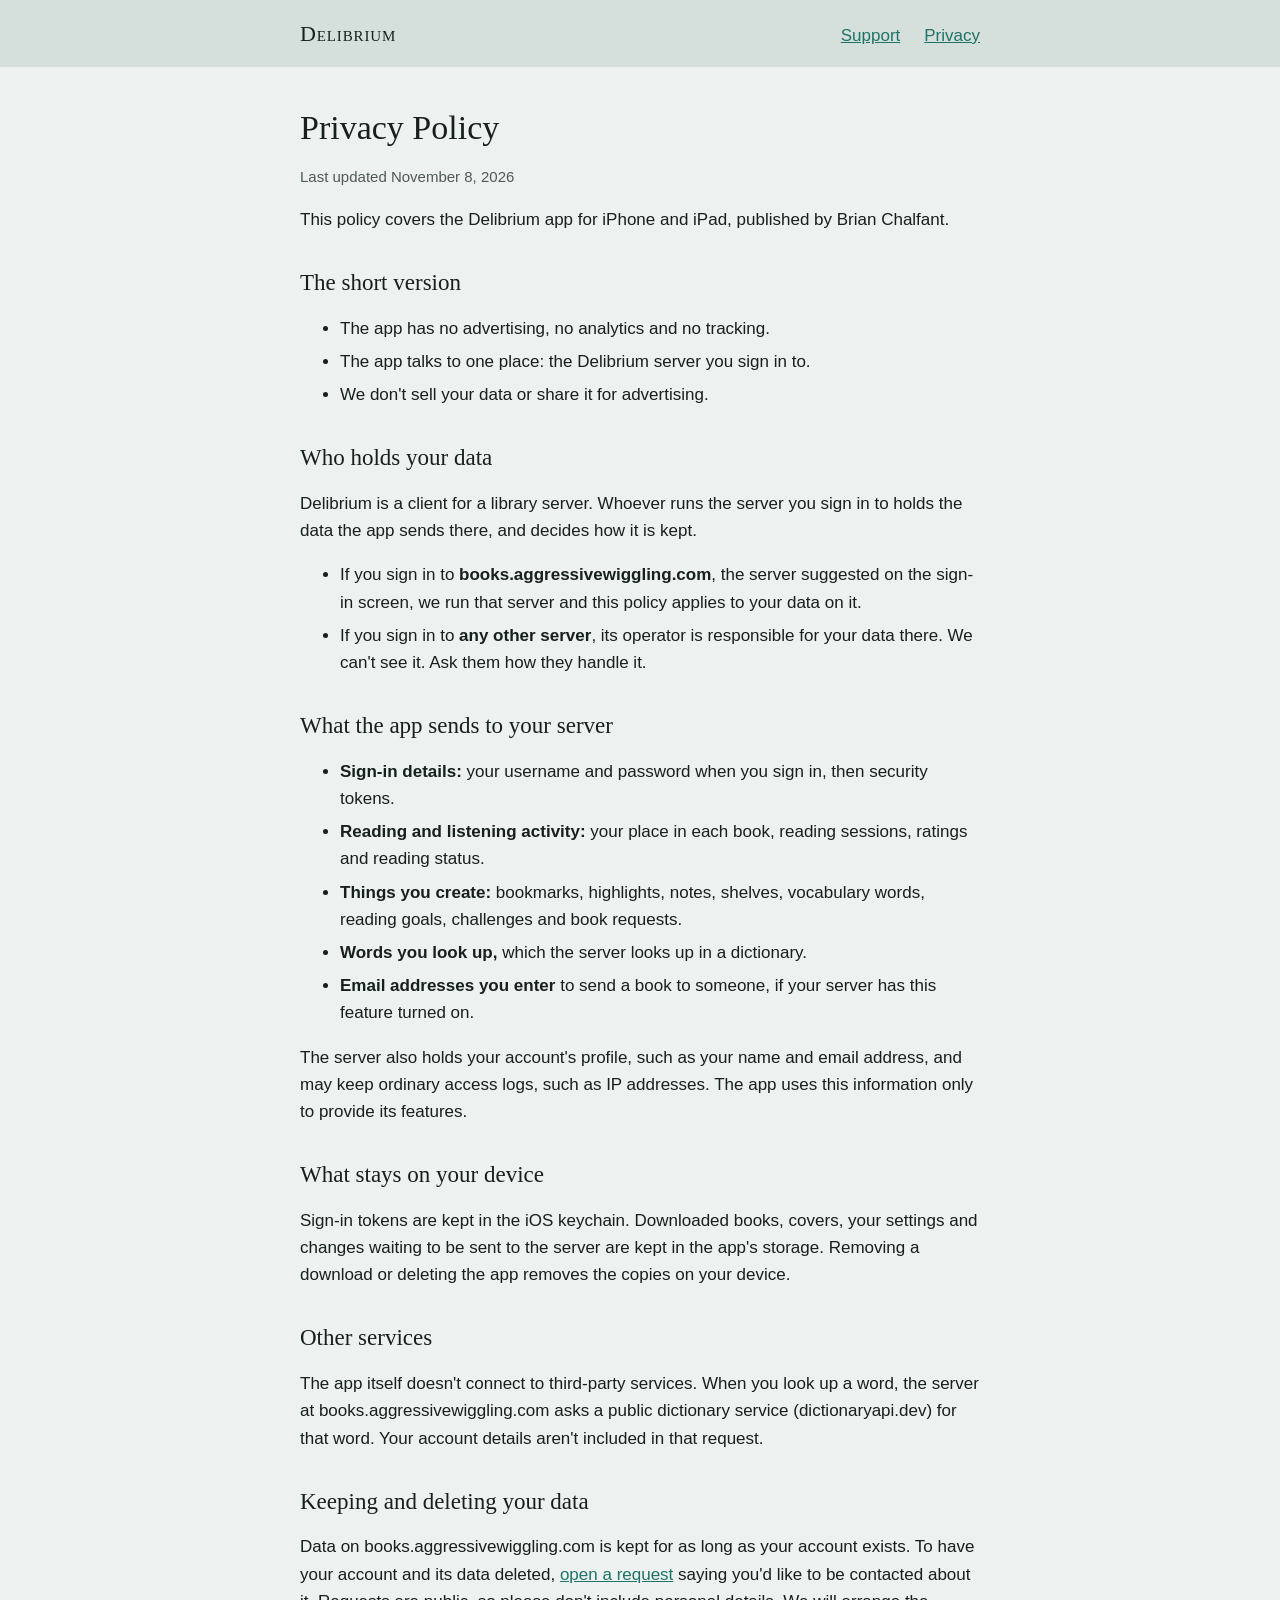
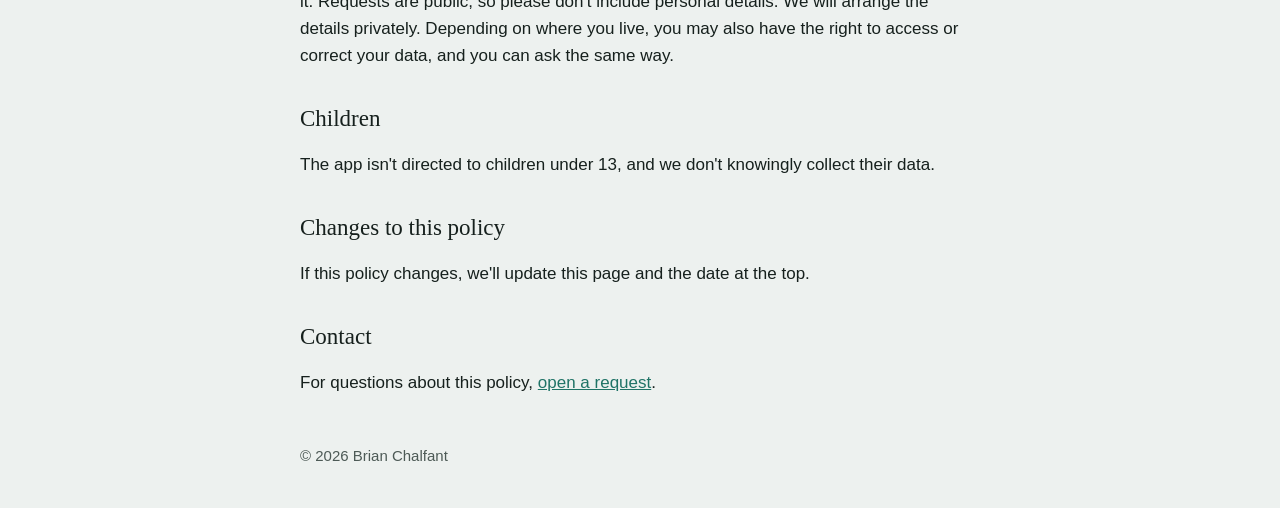
==== privacy/index.html @ 2f26f0a9 "Add the Delibrium support and privacy pages Co-Authored-By: Claude Opus 5.5 <noreply@anthropic.com> " ====
<!doctype html>
<html lang="en">
<head>
  <meta charset="utf-8">
  <meta name="viewport" content="width=device-width, initial-scale=1">
  <title>Delibrium Privacy Policy</title>
  <link rel="stylesheet" href="../style.css">
</head>
<body>
  <header>
    <nav>
      <a class="brand" href="../">Delibrium</a>
      <a href="../support/">Support</a>
      <a href="./">Privacy</a>
    </nav>
  </header>
  <main>
    <h1>Privacy Policy</h1>
    <p class="updated">Last updated November 8, 2026</p>
    <p>This policy covers the Delibrium app for iPhone and iPad, published by Brian Chalfant.</p>

    <h2>The short version</h2>
    <ul>
      <li>The app has no advertising, no analytics and no tracking.</li>
      <li>The app talks to one place: the Delibrium server you sign in to.</li>
      <li>We don't sell your data or share it for advertising.</li>
    </ul>

    <h2>Who holds your data</h2>
    <p>Delibrium is a client for a library server. Whoever runs the server you sign in to holds the data the app sends there, and decides how it is kept.</p>
    <ul>
      <li>If you sign in to <strong>books.aggressivewiggling.com</strong>, the server suggested on the sign-in screen, we run that server and this policy applies to your data on it.</li>
      <li>If you sign in to <strong>any other server</strong>, its operator is responsible for your data there. We can't see it. Ask them how they handle it.</li>
    </ul>

    <h2>What the app sends to your server</h2>
    <ul>
      <li><strong>Sign-in details:</strong> your username and password when you sign in, then security tokens.</li>
      <li><strong>Reading and listening activity:</strong> your place in each book, reading sessions, ratings and reading status.</li>
      <li><strong>Things you create:</strong> bookmarks, highlights, notes, shelves, vocabulary words, reading goals, challenges and book requests.</li>
      <li><strong>Words you look up,</strong> which the server looks up in a dictionary.</li>
      <li><strong>Email addresses you enter</strong> to send a book to someone, if your server has this feature turned on.</li>
    </ul>
    <p>The server also holds your account's profile, such as your name and email address, and may keep ordinary access logs, such as IP addresses. The app uses this information only to provide its features.</p>

    <h2>What stays on your device</h2>
    <p>Sign-in tokens are kept in the iOS keychain. Downloaded books, covers, your settings and changes waiting to be sent to the server are kept in the app's storage. Removing a download or deleting the app removes the copies on your device.</p>

    <h2>Other services</h2>
    <p>The app itself doesn't connect to third-party services. When you look up a word, the server at books.aggressivewiggling.com asks a public dictionary service (dictionaryapi.dev) for that word. Your account details aren't included in that request.</p>

    <h2>Keeping and deleting your data</h2>
    <p>Data on books.aggressivewiggling.com is kept for as long as your account exists. To have your account and its data deleted, <a href="https://github.com/brian-chalfant/delibrium-site/issues/new">open a request</a> saying you'd like to be contacted about it. Requests are public, so please don't include personal details. We will arrange the details privately. Depending on where you live, you may also have the right to access or correct your data, and you can ask the same way.</p>

    <h2>Children</h2>
    <p>The app isn't directed to children under 13, and we don't knowingly collect their data.</p>

    <h2>Changes to this policy</h2>
    <p>If this policy changes, we'll update this page and the date at the top.</p>

    <h2>Contact</h2>
    <p>For questions about this policy, <a href="https://github.com/brian-chalfant/delibrium-site/issues/new">open a request</a>.</p>
  </main>
  <footer>&copy; 2026 Brian Chalfant</footer>
</body>
</html>
---- style.css ----
:root {
  --bg: #edf1ef;
  --panel: #d5dfdb;
  --ink: #16201d;
  --muted: #4d5a56;
  --accent: #1f7366;
  color-scheme: light dark;
}

@media (prefers-color-scheme: dark) {
  :root {
    --bg: #0f1716;
    --panel: #1c2826;
    --ink: #e8efec;
    --muted: #a3b2ad;
    --accent: #62c4b3;
  }
}

* { box-sizing: border-box; }

body {
  margin: 0;
  background: var(--bg);
  color: var(--ink);
  font: 17px/1.6 -apple-system, BlinkMacSystemFont, "Segoe UI", Roboto, Helvetica, Arial, sans-serif;
}

header { background: var(--panel); }

header nav, main, footer {
  max-width: 720px;
  margin: 0 auto;
  padding: 0 20px;
}

header nav {
  display: flex;
  flex-wrap: wrap;
  align-items: baseline;
  gap: 8px 24px;
  padding-top: 16px;
  padding-bottom: 16px;
}

.brand {
  margin-right: auto;
  font-family: Georgia, "Times New Roman", serif;
  font-size: 22px;
  font-variant: small-caps;
  letter-spacing: 0.04em;
  color: var(--ink);
  text-decoration: none;
}

a { color: var(--accent); }

h1, h2 {
  font-family: Georgia, "Times New Roman", serif;
  font-weight: 400;
  line-height: 1.25;
}

h1 { margin: 40px 0 8px; font-size: 34px; }
h2 { margin: 36px 0 8px; font-size: 23px; }

.updated, footer { color: var(--muted); font-size: 15px; }

li { margin: 6px 0; }

footer { margin-top: 48px; padding-bottom: 40px; }
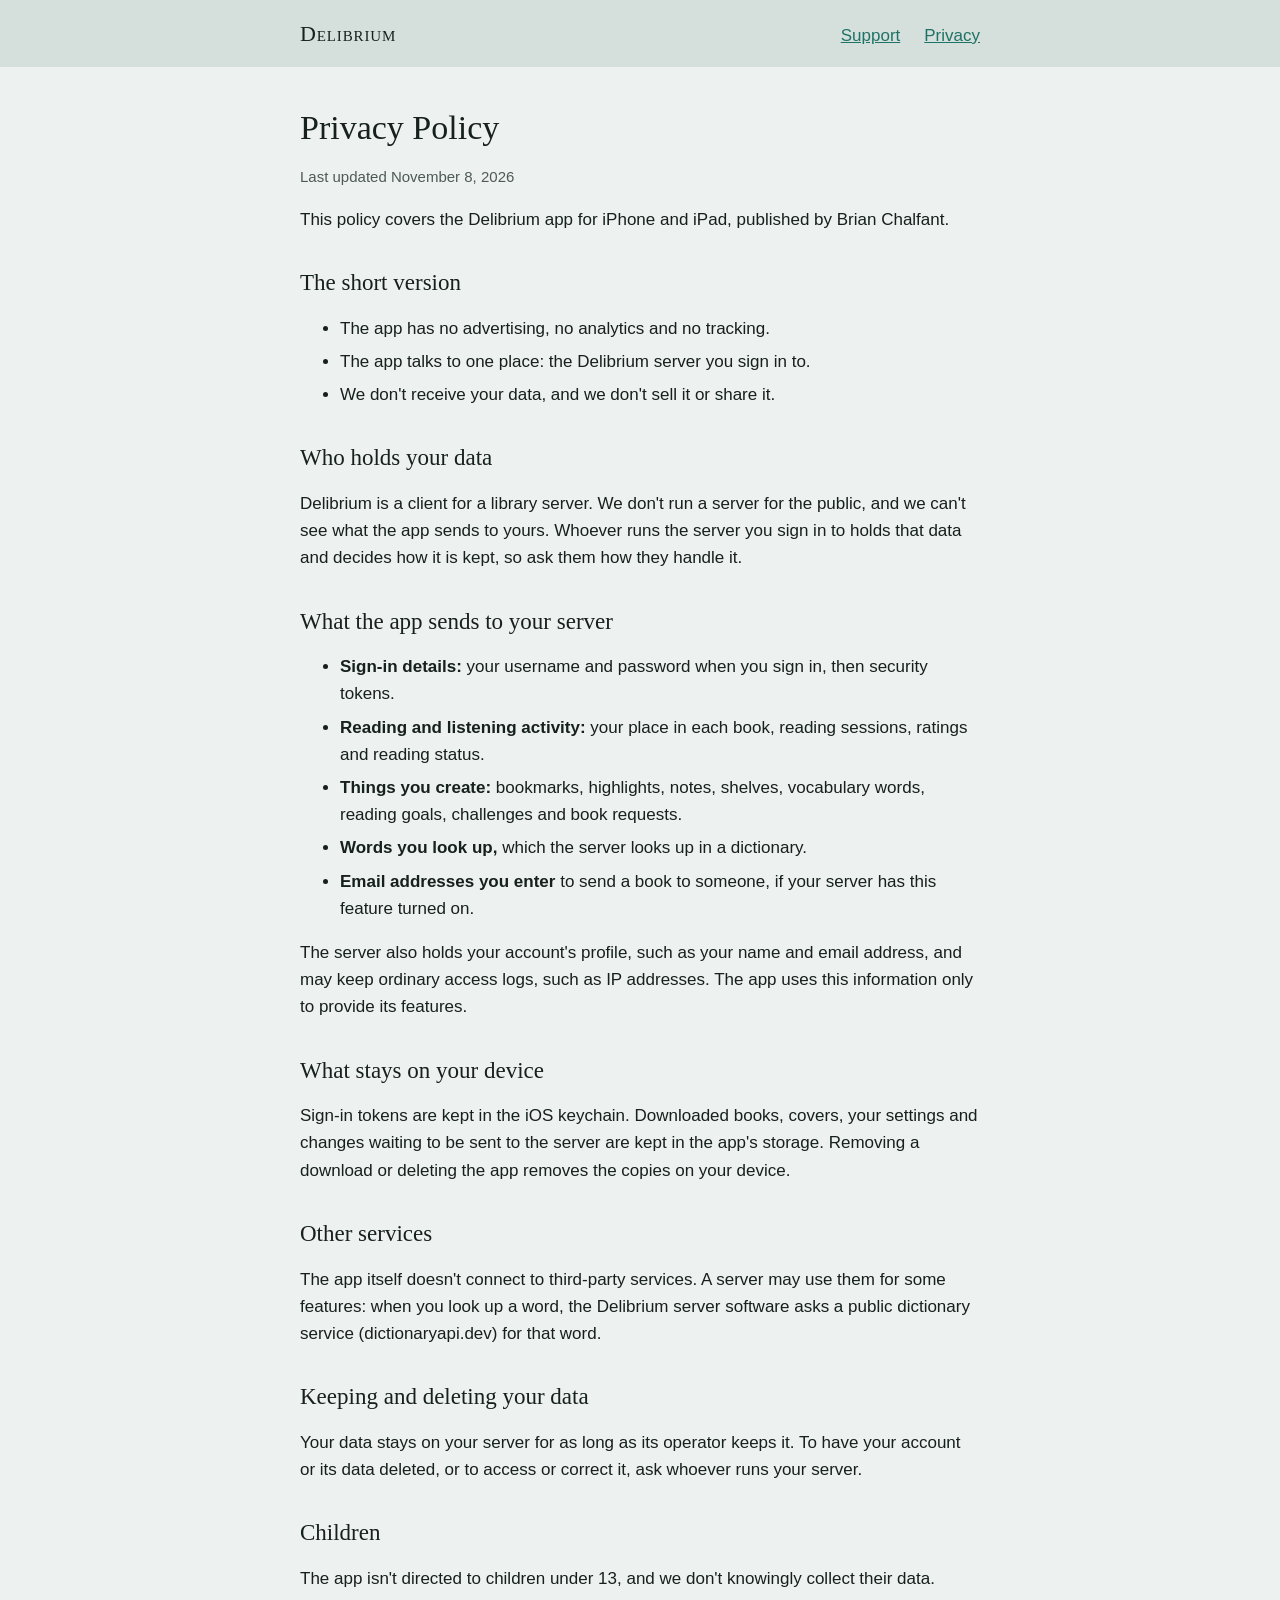
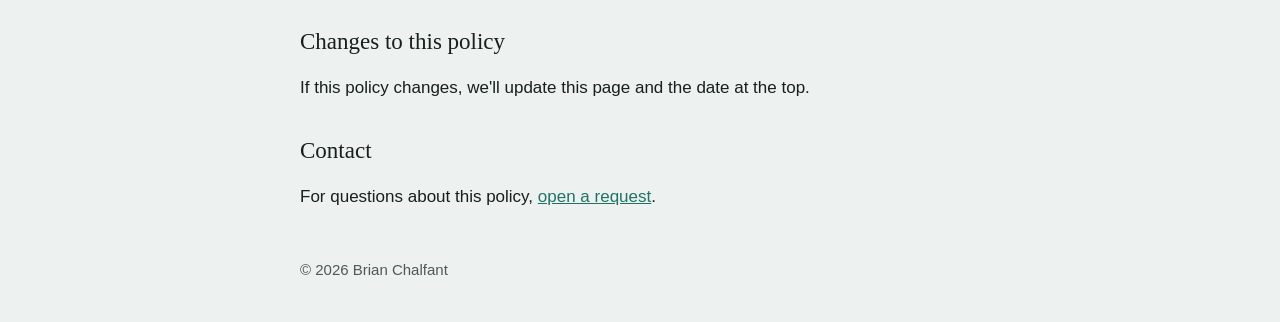
==== commit cbfe1dfa: "Describe the app without naming a hosted server Co-Authored-By: Claude Opus 5.5 <noreply@anthropic.c" ====
--- a/privacy/index.html
+++ b/privacy/index.html
@@ -23,15 +23,11 @@
     <ul>
       <li>The app has no advertising, no analytics and no tracking.</li>
       <li>The app talks to one place: the Delibrium server you sign in to.</li>
-      <li>We don't sell your data or share it for advertising.</li>
+      <li>We don't receive your data, and we don't sell it or share it.</li>
     </ul>
 
     <h2>Who holds your data</h2>
-    <p>Delibrium is a client for a library server. Whoever runs the server you sign in to holds the data the app sends there, and decides how it is kept.</p>
-    <ul>
-      <li>If you sign in to <strong>books.aggressivewiggling.com</strong>, the server suggested on the sign-in screen, we run that server and this policy applies to your data on it.</li>
-      <li>If you sign in to <strong>any other server</strong>, its operator is responsible for your data there. We can't see it. Ask them how they handle it.</li>
-    </ul>
+    <p>Delibrium is a client for a library server. We don't run a server for the public, and we can't see what the app sends to yours. Whoever runs the server you sign in to holds that data and decides how it is kept, so ask them how they handle it.</p>
 
     <h2>What the app sends to your server</h2>
     <ul>
@@ -47,10 +43,10 @@
     <p>Sign-in tokens are kept in the iOS keychain. Downloaded books, covers, your settings and changes waiting to be sent to the server are kept in the app's storage. Removing a download or deleting the app removes the copies on your device.</p>
 
     <h2>Other services</h2>
-    <p>The app itself doesn't connect to third-party services. When you look up a word, the server at books.aggressivewiggling.com asks a public dictionary service (dictionaryapi.dev) for that word. Your account details aren't included in that request.</p>
+    <p>The app itself doesn't connect to third-party services. A server may use them for some features: when you look up a word, the Delibrium server software asks a public dictionary service (dictionaryapi.dev) for that word.</p>
 
     <h2>Keeping and deleting your data</h2>
-    <p>Data on books.aggressivewiggling.com is kept for as long as your account exists. To have your account and its data deleted, <a href="https://github.com/brian-chalfant/delibrium-site/issues/new">open a request</a> saying you'd like to be contacted about it. Requests are public, so please don't include personal details. We will arrange the details privately. Depending on where you live, you may also have the right to access or correct your data, and you can ask the same way.</p>
+    <p>Your data stays on your server for as long as its operator keeps it. To have your account or its data deleted, or to access or correct it, ask whoever runs your server.</p>
 
     <h2>Children</h2>
     <p>The app isn't directed to children under 13, and we don't knowingly collect their data.</p>
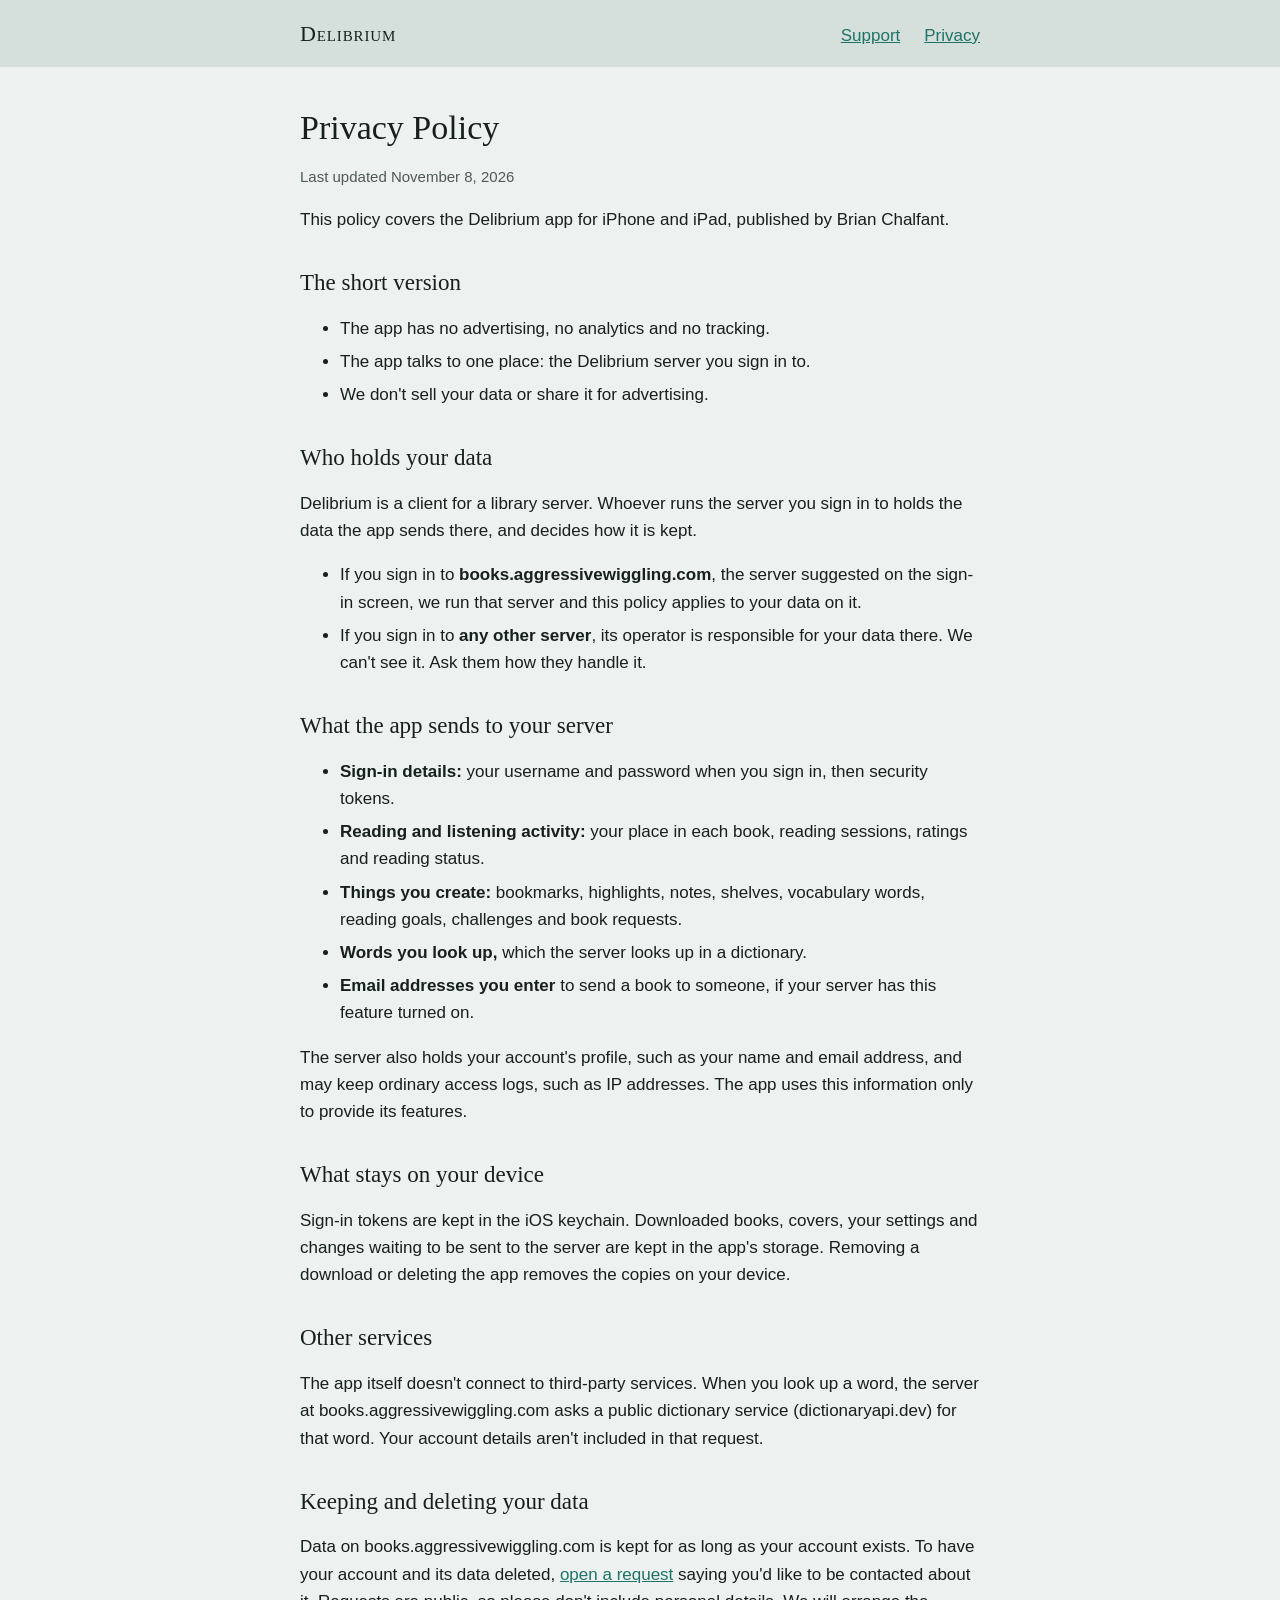
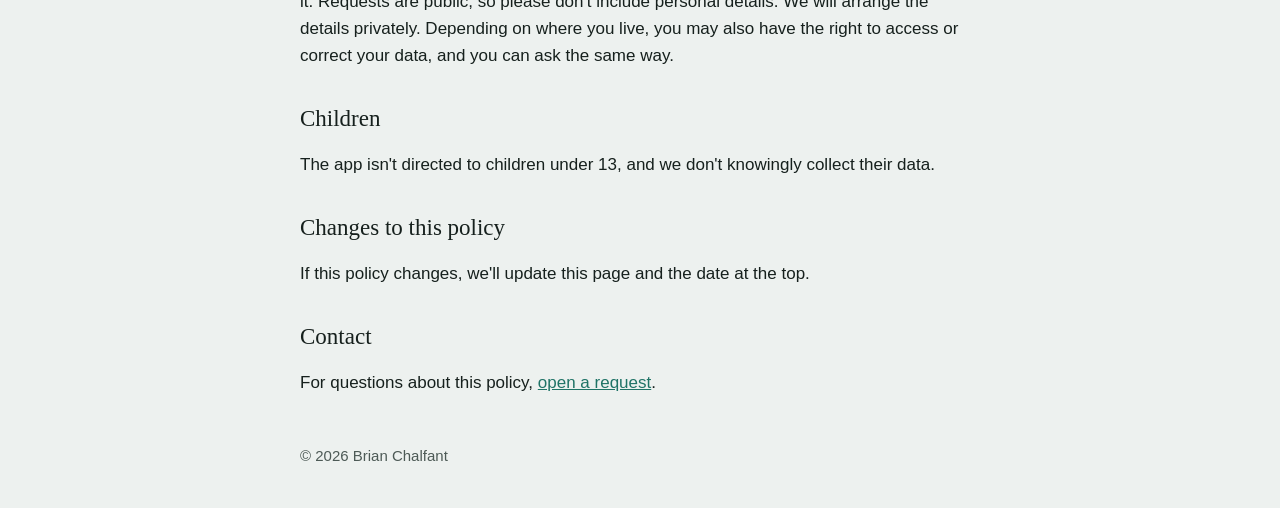
==== commit ae97ea8f: "Revert "Describe the app without naming a hosted server" This reverts commit cbfe1dfaf6e75c9d7eb17a1" ====
--- a/privacy/index.html
+++ b/privacy/index.html
@@ -23,11 +23,15 @@
     <ul>
       <li>The app has no advertising, no analytics and no tracking.</li>
       <li>The app talks to one place: the Delibrium server you sign in to.</li>
-      <li>We don't receive your data, and we don't sell it or share it.</li>
+      <li>We don't sell your data or share it for advertising.</li>
     </ul>
 
     <h2>Who holds your data</h2>
-    <p>Delibrium is a client for a library server. We don't run a server for the public, and we can't see what the app sends to yours. Whoever runs the server you sign in to holds that data and decides how it is kept, so ask them how they handle it.</p>
+    <p>Delibrium is a client for a library server. Whoever runs the server you sign in to holds the data the app sends there, and decides how it is kept.</p>
+    <ul>
+      <li>If you sign in to <strong>books.aggressivewiggling.com</strong>, the server suggested on the sign-in screen, we run that server and this policy applies to your data on it.</li>
+      <li>If you sign in to <strong>any other server</strong>, its operator is responsible for your data there. We can't see it. Ask them how they handle it.</li>
+    </ul>
 
     <h2>What the app sends to your server</h2>
     <ul>
@@ -43,10 +47,10 @@
     <p>Sign-in tokens are kept in the iOS keychain. Downloaded books, covers, your settings and changes waiting to be sent to the server are kept in the app's storage. Removing a download or deleting the app removes the copies on your device.</p>
 
     <h2>Other services</h2>
-    <p>The app itself doesn't connect to third-party services. A server may use them for some features: when you look up a word, the Delibrium server software asks a public dictionary service (dictionaryapi.dev) for that word.</p>
+    <p>The app itself doesn't connect to third-party services. When you look up a word, the server at books.aggressivewiggling.com asks a public dictionary service (dictionaryapi.dev) for that word. Your account details aren't included in that request.</p>
 
     <h2>Keeping and deleting your data</h2>
-    <p>Your data stays on your server for as long as its operator keeps it. To have your account or its data deleted, or to access or correct it, ask whoever runs your server.</p>
+    <p>Data on books.aggressivewiggling.com is kept for as long as your account exists. To have your account and its data deleted, <a href="https://github.com/brian-chalfant/delibrium-site/issues/new">open a request</a> saying you'd like to be contacted about it. Requests are public, so please don't include personal details. We will arrange the details privately. Depending on where you live, you may also have the right to access or correct your data, and you can ask the same way.</p>
 
     <h2>Children</h2>
     <p>The app isn't directed to children under 13, and we don't knowingly collect their data.</p>
